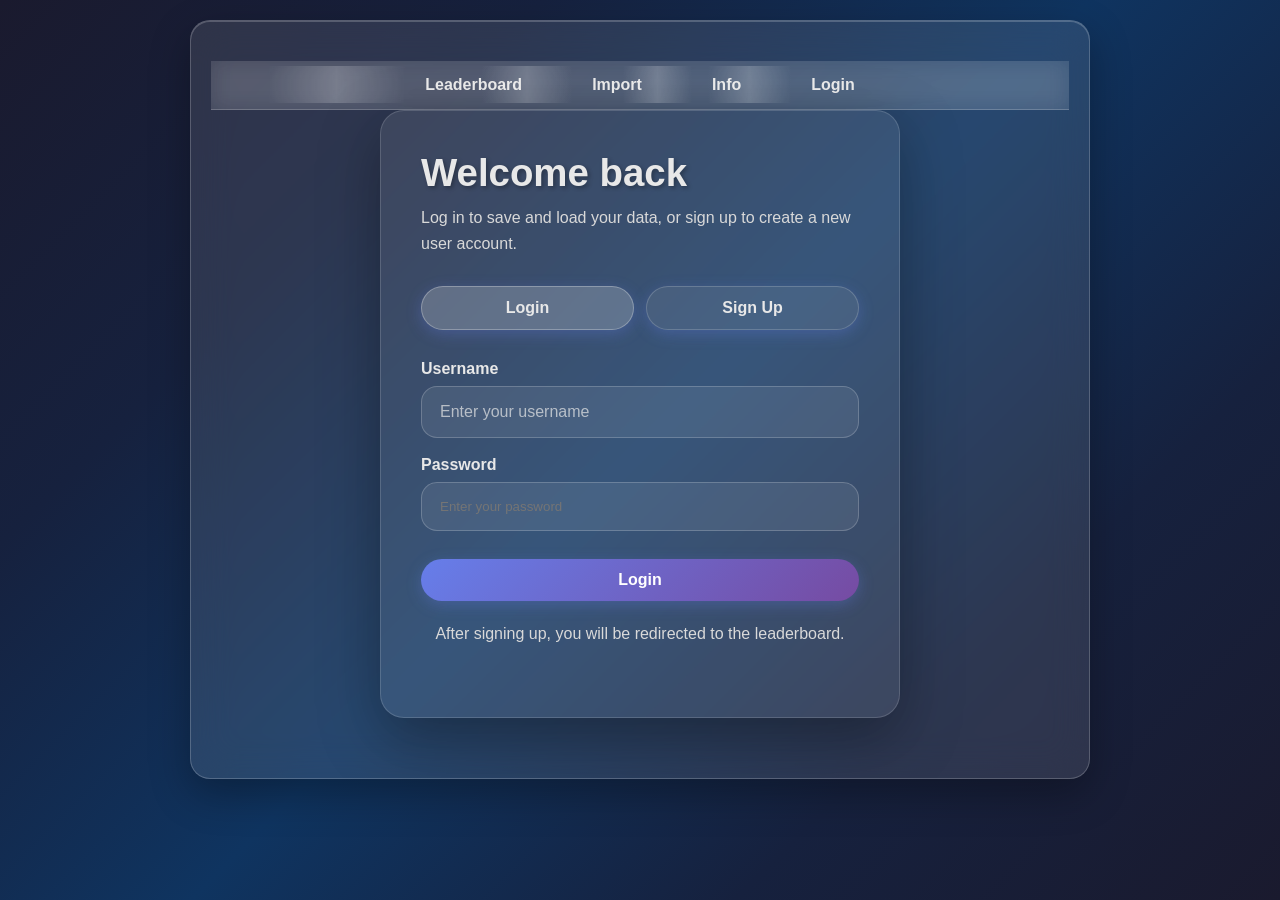
==== final-project-vs/index.html @ 900d9f5e "1qawsdfgtyujkmnbgftrewsq23456" ====
<!DOCTYPE html>
<html lang="en">
<head>
    <meta charset="UTF-8">
    <meta name="viewport" content="width=device-width, initial-scale=1.0">
    <title>Login / Sign Up</title>
    <link rel="stylesheet" href="styles.css">
</head>
<body data-auth-page="true">
    <div class="container auth-page">
        <nav>
            <ul>
                <li><a href="leaderboard.html">Leaderboard</a></li>
                <li><a href="import.html">Import</a></li>
                <li><a href="info.html">Info</a></li>
                <li id="authNav"><a href="index.html">Login</a></li>
            </ul>
        </nav>
        <div class="auth-card">
            <h1>Welcome back</h1>
            <p>Log in to save and load your data, or sign up to create a new user account.</p>
            <div class="auth-toggle">
                <button type="button" id="loginTab" data-section="loginSection" class="active">Login</button>
                <button type="button" id="signupTab" data-section="signupSection">Sign Up</button>
            </div>
            <div id="authMessage" class="auth-message"></div>
            <div id="loginSection" class="auth-section active">
                <form id="loginForm">
                    <label for="loginUsername">Username</label>
                    <input type="text" id="loginUsername" name="username" required placeholder="Enter your username">
                    <label for="loginPassword">Password</label>
                    <input type="password" id="loginPassword" name="password" required placeholder="Enter your password">
                    <button type="submit" class="submit-btn">Login</button>
                </form>
            </div>
            <div id="signupSection" class="auth-section">
                <form id="signupForm">
                    <label for="signupUsername">Username</label>
                    <input type="text" id="signupUsername" name="username" required placeholder="Choose a username">
                    <label for="signupEmail">Email</label>
                    <input type="email" id="signupEmail" name="email" required placeholder="Enter your email">
                    <label for="signupPassword">Password</label>
                    <input type="password" id="signupPassword" name="password" required placeholder="Choose a password">
                    <label for="signupConfirmPassword">Confirm Password</label>
                    <input type="password" id="signupConfirmPassword" name="confirmPassword" required placeholder="Confirm your password">
                    <button type="submit" class="submit-btn">Sign Up</button>
                </form>
            </div>
            <div class="auth-footer">
                <p>After signing up, you will be redirected to the leaderboard.</p>
            </div>
        </div>
    </div>

    <script src="auth.js"></script>
</body>
</html>
---- final-project-vs/styles.css ----
* {
    margin: 0;
    padding: 0;
    box-sizing: border-box;
}

body {
    font-family: 'Segoe UI', Tahoma, Geneva, Verdana, sans-serif;
    background: linear-gradient(135deg, #1a1a2e 0%, #16213e 25%, #0f3460 50%, #16213e 75%, #1a1a2e 100%);
    background-attachment: fixed;
    min-height: 100vh;
    padding: 20px;
    color: #e8e8e8;
}

nav {
    background: rgba(255, 255, 255, 0.1);
    backdrop-filter: blur(10px);
    padding: 15px 20px;
    border-bottom: 1px solid rgba(255, 255, 255, 0.2);
}

nav ul {
    list-style: none;
    display: flex;
    justify-content: center;
    gap: 30px;
}

nav li {
    display: inline;
}

nav a {
    color: #e8e8e8;
    text-decoration: none;
    font-weight: 600;
    padding: 10px 20px;
    border-radius: 25px;
    transition: all 0.3s ease;
    position: relative;
    overflow: hidden;
}

nav a::before {
    content: '';
    position: absolute;
    top: 0;
    left: -100%;
    width: 100%;
    height: 100%;
    background: linear-gradient(90deg, transparent, rgba(255, 255, 255, 0.2), transparent);
    transition: left 0.5s;
}

nav a:hover::before {
    left: 100%;
}

nav a.active {
    background: rgba(255, 255, 255, 0.25);
    color: #ffffff;
}

nav a:hover {
    background: rgba(255, 255, 255, 0.2);
    transform: translateY(-2px);
    box-shadow: 0 5px 15px rgba(0, 0, 0, 0.2);
}

.container {
    max-width: 900px;
    margin: 0 auto;
    background: rgba(255, 255, 255, 0.1);
    backdrop-filter: blur(20px);
    border-radius: 20px;
    box-shadow: 0 15px 40px rgba(0, 0, 0, 0.3), inset 0 1px 0 rgba(255, 255, 255, 0.2);
    overflow: hidden;
    border: 1px solid rgba(255, 255, 255, 0.2);
    animation: fadeInUp 0.8s ease-out;
}

@keyframes fadeInUp {
    from {
        opacity: 0;
        transform: translateY(30px);
    }
    to {
        opacity: 1;
        transform: translateY(0);
    }
}

header {
    background: linear-gradient(135deg, rgba(102, 126, 234, 0.8) 0%, rgba(118, 75, 162, 0.8) 100%);
    color: white;
    padding: 40px 20px;
    text-align: center;
    position: relative;
    overflow: hidden;
}

header::before {
    content: '';
    position: absolute;
    top: -50%;
    left: -50%;
    width: 200%;
    height: 200%;
    background: radial-gradient(circle, rgba(255, 255, 255, 0.1) 0%, transparent 70%);
    animation: rotate 20s linear infinite;
}

@keyframes rotate {
    from { transform: rotate(0deg); }
    to { transform: rotate(360deg); }
}

h1 {
    font-size: 3em;
    margin-bottom: 10px;
    text-shadow: 2px 2px 4px rgba(0, 0, 0, 0.3);
    position: relative;
    z-index: 1;
}

.subtitle {
    font-size: 1.2em;
    opacity: 0.9;
    margin-bottom: 20px;
    position: relative;
    z-index: 1;
}

.page-note {
    font-size: 1em;
    opacity: 0.8;
    margin-top: 10px;
    color: #f0f0f0;
}

.controls {
    padding: 25px;
    background: rgba(255, 255, 255, 0.05);
    border-bottom: 1px solid rgba(255, 255, 255, 0.1);
    display: flex;
    gap: 15px;
    flex-wrap: wrap;
    justify-content: center;
}

input[type="text"] {
    padding: 12px 20px;
    border: 2px solid rgba(255, 255, 255, 0.2);
    border-radius: 25px;
    font-size: 1em;
    width: 250px;
    background: rgba(255, 255, 255, 0.1);
    color: #e8e8e8;
    transition: all 0.3s ease;
}

input[type="text"]:focus {
    outline: none;
    border-color: #667eea;
    box-shadow: 0 0 20px rgba(102, 126, 234, 0.3);
    background: rgba(255, 255, 255, 0.15);
}

input[type="text"]::placeholder {
    color: rgba(232, 232, 232, 0.7);
}

button {
    padding: 12px 25px;
    background: linear-gradient(135deg, #667eea 0%, #764ba2 100%);
    color: white;
    border: none;
    border-radius: 25px;
    cursor: pointer;
    font-size: 1em;
    font-weight: 600;
    transition: all 0.3s ease;
    position: relative;
    overflow: hidden;
    box-shadow: 0 4px 15px rgba(102, 126, 234, 0.3);
}

button::before {
    content: '';
    position: absolute;
    top: 0;
    left: -100%;
    width: 100%;
    height: 100%;
    background: linear-gradient(90deg, transparent, rgba(255, 255, 255, 0.2), transparent);
    transition: left 0.5s;
}

button:hover::before {
    left: 100%;
}

button:hover {
    transform: translateY(-2px);
    box-shadow: 0 8px 25px rgba(102, 126, 234, 0.4);
}

button:active {
    transform: translateY(0);
}

table {
    width: 100%;
    border-collapse: collapse;
    margin: 20px 0;
}

thead {
    background: rgba(255, 255, 255, 0.1);
}

th {
    padding: 18px;
    text-align: left;
    font-weight: 600;
    color: #e8e8e8;
    border-bottom: 2px solid rgba(255, 255, 255, 0.2);
    cursor: pointer;
    transition: all 0.3s ease;
}

th:hover {
    background: rgba(255, 255, 255, 0.1);
    color: white;
}

td {
    padding: 18px;
    border-bottom: 1px solid rgba(255, 255, 255, 0.1);
    color: #e8e8e8;
    transition: all 0.3s ease;
}

tbody tr:hover {
    background: rgba(255, 255, 255, 0.05);
    transform: scale(1.01);
    transition: all 0.2s;
}

.rank {
    font-weight: bold;
    color: #667eea;
    font-size: 1.2em;
    width: 50px;
}

.rank.top1 {
    color: #ffd700;
    text-shadow: 0 0 10px rgba(255, 215, 0, 0.5);
    font-size: 1.4em;
}

.rank.top2 {
    color: #c0c0c0;
    text-shadow: 0 0 10px rgba(192, 192, 192, 0.5);
    font-size: 1.3em;
}

.rank.top3 {
    color: #cd7f32;
    text-shadow: 0 0 10px rgba(205, 127, 50, 0.5);
    font-size: 1.2em;
}

.song-title {
    font-weight: 500;
    color: #333;
}

.artist {
    color: #666;
    font-size: 0.9em;
}

.listens {
    text-align: right;
    font-weight: 600;
    color: #667eea;
}

.no-results {
    text-align: center;
    padding: 50px;
    color: rgba(232, 232, 232, 0.7);
    font-size: 1.1em;
}

.import-section {
    padding: 35px;
    text-align: center;
}

.import-section label {
    display: block;
    font-size: 1.1em;
    font-weight: 600;
    color: #e8e8e8;
    margin-bottom: 15px;
}

.import-section input[type="text"],
.import-section input[type="number"] {
    width: 100%;
    padding: 15px 20px;
    border: 2px solid rgba(255, 255, 255, 0.2);
    border-radius: 15px;
    font-size: 1em;
    margin-bottom: 20px;
    background: rgba(255, 255, 255, 0.1);
    color: #e8e8e8;
    transition: all 0.3s ease;
}

.import-section input[type="text"]:focus,
.import-section input[type="number"]:focus {
    outline: none;
    border-color: #667eea;
    box-shadow: 0 0 20px rgba(102, 126, 234, 0.3);
    background: rgba(255, 255, 255, 0.15);
}

.import-section input[type="text"]::placeholder,
.import-section input[type="number"]::placeholder {
    color: rgba(232, 232, 232, 0.7);
}

.import-section input[type="checkbox"] {
    margin-right: 10px;
    transform: scale(1.2);
}

.import-section button {
    padding: 15px 35px;
    font-size: 1em;
    margin-right: 10px;
    margin-bottom: 20px;
}

.import-section button {
    padding: 12px 30px;
    font-size: 1em;
    margin-right: 10px;
    margin-bottom: 20px;
}

.import-section .import-btn {
    background-color: #28a745;
}

.import-section .import-btn:hover {
    background-color: #218838;
}

.import-section .clear-btn {
    background-color: #dc3545;
}

.import-section .clear-btn:hover {
    background-color: #c82333;
}

#songsList {
    margin-top: 30px;
}

.import-section h3 {
    color: #333;
    margin-bottom: 20px;
    font-size: 1.3em;
}

.temp-songs {
    display: flex;
    flex-direction: column;
    gap: 15px;
}

.temp-song-item {
    background: rgba(255, 255, 255, 0.1);
    padding: 18px;
    border-radius: 12px;
    border-left: 4px solid #667eea;
    display: flex;
    justify-content: space-between;
    align-items: center;
    gap: 15px;
    backdrop-filter: blur(10px);
    transition: all 0.3s ease;
}

.temp-song-item:hover {
    background: rgba(255, 255, 255, 0.15);
    transform: translateX(5px);
    box-shadow: 0 5px 15px rgba(0, 0, 0, 0.2);
}

.temp-song-item div:first-child {
    flex-grow: 1;
}

.temp-song-item div {
    margin: 5px 0;
    color: #e8e8e8;
}

.temp-song-item strong {
    color: white;
}

.temp-song-item .remove-btn {
    padding: 8px 15px;
    background: linear-gradient(135deg, #dc3545 0%, #c82333 100%);
    border: none;
    border-radius: 20px;
    color: white;
    cursor: pointer;
    font-size: 0.9em;
    transition: all 0.3s ease;
}

.temp-song-item .remove-btn:hover {
    background: linear-gradient(135deg, #c82333 0%, #a02622 100%);
    transform: scale(1.05);
}

.info-section {
    padding: 35px;
}

.data-stats {
    background: rgba(255, 255, 255, 0.1);
    padding: 25px;
    border-radius: 15px;
    margin-bottom: 30px;
    border-left: 4px solid #667eea;
    backdrop-filter: blur(10px);
}

.data-stats p {
    margin: 12px 0;
    font-size: 1em;
    color: #e8e8e8;
}

.info-section h3 {
    color: #e8e8e8;
    margin-bottom: 20px;
    font-size: 1.4em;
}

.data-list {
    display: flex;
    flex-direction: column;
    gap: 15px;
    margin-bottom: 30px;
}

.info-table {
    width: 100%;
    border-collapse: collapse;
    margin-bottom: 30px;
    background: rgba(255, 255, 255, 0.05);
    box-shadow: 0 5px 15px rgba(0, 0, 0, 0.2);
    border-radius: 12px;
    overflow: hidden;
    backdrop-filter: blur(10px);
}

.info-table th {
    background: rgba(102, 126, 234, 0.8);
    color: white;
    padding: 18px;
    text-align: left;
    font-weight: 600;
    border: none;
}

.info-table th:hover {
    background: rgba(102, 126, 234, 0.9);
}

.info-table td {
    padding: 18px;
    border-bottom: 1px solid rgba(255, 255, 255, 0.1);
    color: #e8e8e8;
}

.info-table tbody tr:hover {
    background: rgba(255, 255, 255, 0.05);
}

.data-item {
    background: rgba(255, 255, 255, 0.1);
    padding: 18px;
    border-radius: 12px;
    border-left: 4px solid #667eea;
    transition: all 0.3s ease;
    backdrop-filter: blur(10px);
}

.data-item:hover {
    background: rgba(255, 255, 255, 0.15);
    transform: translateX(5px);
    box-shadow: 0 5px 15px rgba(0, 0, 0, 0.2);
}

.data-item div {
    margin: 5px 0;
    color: #e8e8e8;
}

.data-item strong {
    color: white;
}

.info-section button {
    padding: 12px 30px;
    font-size: 1em;
    background-color: #dc3545;
}

.info-section button:not(.refresh-btn):hover {
    background-color: #c82333;
}

.info-section .refresh-btn {
    background-color: #4caf50;
    margin-right: 15px;
}

.edit-btn,
.save-btn,
.cancel-btn {
    padding: 8px 14px;
    margin: 0 4px 4px 0;
    font-size: 0.95em;
}

.edit-btn {
    background: #1c7ed6;
}

.edit-btn:hover {
    background: #1971c2;
}

.save-btn {
    background: #28a745;
}

.save-btn:hover {
    background: #218838;
}

.cancel-btn {
    background: #6c757d;
}

.cancel-btn:hover {
    background: #5a6268;
}

.editing-row input {
    width: 100%;
    padding: 10px;
    border: 1px solid rgba(255, 255, 255, 0.2);
    border-radius: 8px;
    background: rgba(255, 255, 255, 0.08);
    color: #e8e8e8;
}

.info-section .refresh-btn:hover {
    background-color: #43a047;
}

/* Database notice styling */
.database-notice {
    background: linear-gradient(135deg, rgba(76, 175, 80, 0.8) 0%, rgba(139, 195, 74, 0.8) 100%);
    border: 2px solid rgba(76, 175, 80, 0.5);
    border-radius: 12px;
    padding: 18px;
    margin: 15px 0;
    text-align: center;
    color: #e8f5e8;
    font-weight: 600;
    backdrop-filter: blur(10px);
}

.database-notice strong {
    color: #c8e6c9;
}

/* Database status indicator */
.db-status {
    background: rgba(255, 255, 255, 0.1);
    border: 1px solid rgba(255, 255, 255, 0.2);
    border-radius: 8px;
    padding: 12px;
    margin-bottom: 20px;
    display: flex;
    align-items: center;
    gap: 10px;
    font-weight: 500;
    color: #e8e8e8;
    backdrop-filter: blur(10px);
}

.db-status.connected {
    background: rgba(76, 175, 80, 0.2);
    border-color: rgba(76, 175, 80, 0.5);
    color: #c8e6c9;
}

.db-status.error {
    background: rgba(244, 67, 54, 0.2);
    border-color: rgba(244, 67, 54, 0.5);
    color: #ffcdd2;
}

/* Authentication page styling */
.auth-page {
    padding: 40px 20px 60px;
}

.auth-card {
    max-width: 520px;
    margin: 0 auto;
    padding: 40px;
    border-radius: 24px;
    background: rgba(255, 255, 255, 0.08);
    box-shadow: 0 20px 60px rgba(0, 0, 0, 0.35);
    border: 1px solid rgba(255, 255, 255, 0.15);
}

.auth-card h1 {
    font-size: 2.4em;
    margin-bottom: 10px;
}

.auth-card p {
    color: #d9d9d9;
    margin-bottom: 30px;
    line-height: 1.6;
}

.auth-toggle {
    display: flex;
    gap: 12px;
    margin-bottom: 30px;
    justify-content: center;
}

.auth-toggle button {
    flex: 1;
    min-width: 130px;
    background: rgba(255, 255, 255, 0.08);
    color: #e8e8e8;
    border: 1px solid rgba(255, 255, 255, 0.18);
    border-radius: 999px;
    padding: 12px 20px;
    transition: all 0.25s ease;
}

.auth-toggle button.active,
.auth-toggle button:hover {
    background: rgba(255, 255, 255, 0.2);
    border-color: rgba(255, 255, 255, 0.28);
}

.auth-section {
    display: none;
    gap: 20px;
}

.auth-section.active {
    display: block;
}

.auth-section label {
    display: block;
    text-align: left;
    margin-bottom: 8px;
    color: #e8e8e8;
    font-weight: 600;
}

.auth-section input[type="text"],
.auth-section input[type="email"],
.auth-section input[type="password"] {
    width: 100%;
    padding: 16px 18px;
    border: 1px solid rgba(255, 255, 255, 0.2);
    border-radius: 16px;
    background: rgba(255, 255, 255, 0.08);
    color: #ffffff;
    margin-bottom: 18px;
}

.auth-section input:focus {
    outline: none;
    border-color: #667eea;
    box-shadow: 0 0 26px rgba(102, 126, 234, 0.22);
}

.auth-section .submit-btn {
    width: 100%;
    margin-top: 10px;
}

.auth-message {
    margin-bottom: 20px;
    padding: 14px 18px;
    border-radius: 16px;
    color: #fff;
    display: none;
}

.auth-message.success {
    background: rgba(40, 167, 69, 0.2);
    border: 1px solid rgba(40, 167, 69, 0.4);
}

.auth-message.error {
    background: rgba(220, 53, 69, 0.2);
    border: 1px solid rgba(220, 53, 69, 0.4);
}

.auth-footer {
    margin-top: 20px;
    color: #d9d9d9;
    text-align: center;
}

.auth-footer a {
    color: #ffffff;
    text-decoration: underline;
}
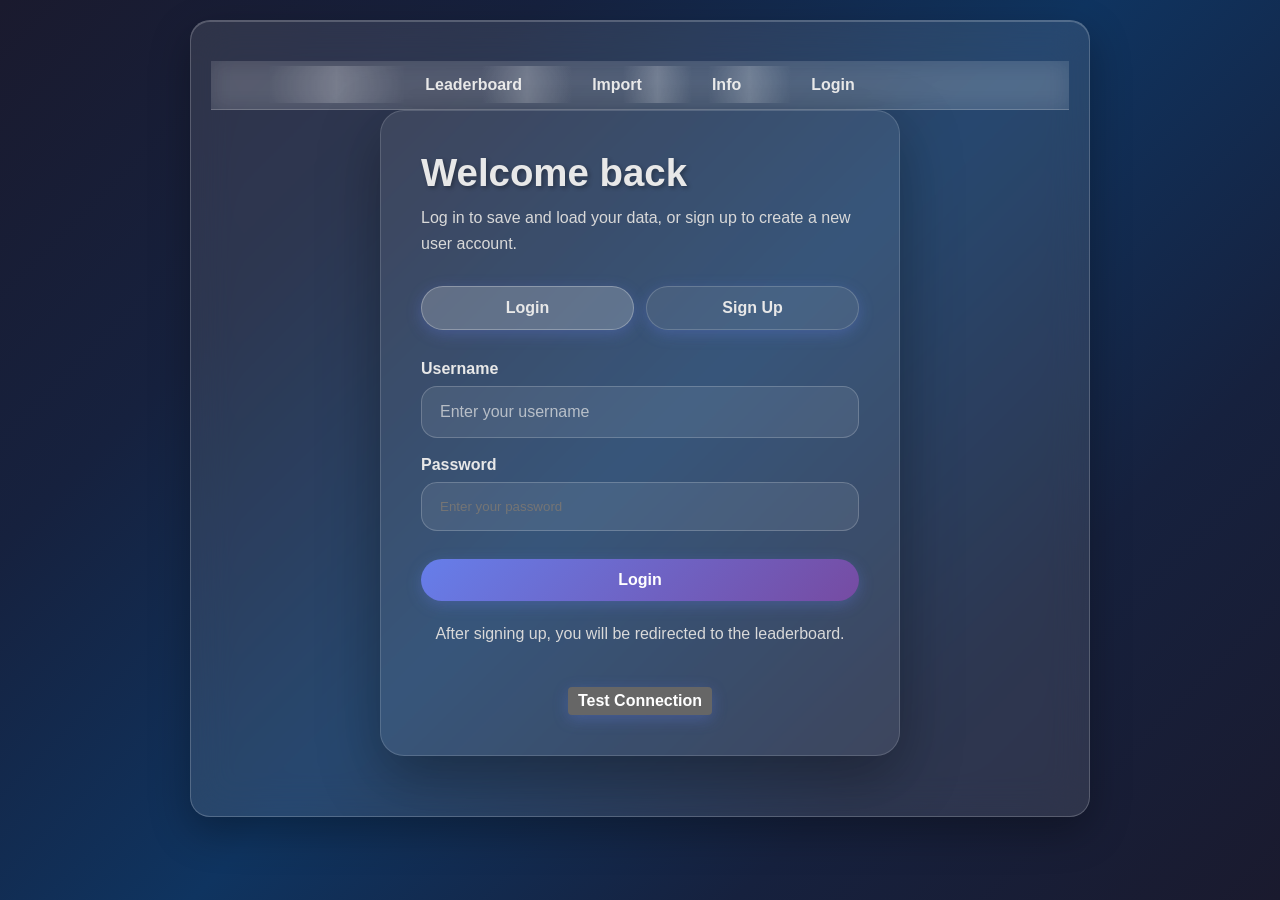
==== commit a802cee3: "1234567890-" ====
--- a/final-project-vs/index.html
+++ b/final-project-vs/index.html
@@ -48,6 +48,7 @@
             </div>
             <div class="auth-footer">
                 <p>After signing up, you will be redirected to the leaderboard.</p>
+                <button type="button" id="testConnection" style="margin-top: 10px; background: #666; color: white; border: none; padding: 5px 10px; border-radius: 4px; cursor: pointer;">Test Connection</button>
             </div>
         </div>
     </div>
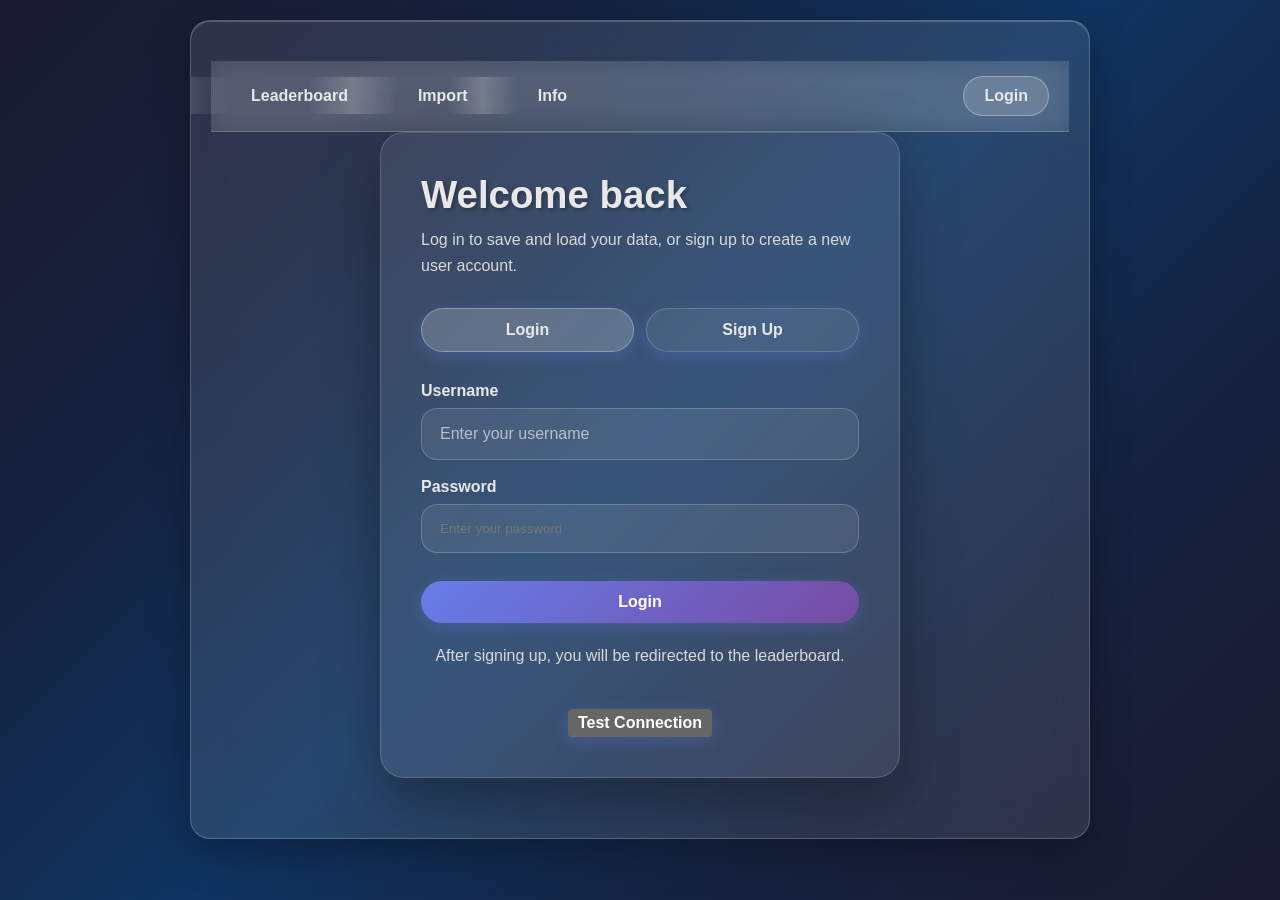
==== commit 3bec9ca0: "ueyjghd" ====
--- a/final-project-vs/index.html
+++ b/final-project-vs/index.html
@@ -6,6 +6,7 @@
     <title>Login / Sign Up</title>
     <link rel="stylesheet" href="styles.css">
 </head>
+<!--http://localhost/aioFinal/Gapstone-AI-FINAL/final-project-vs/index.html-->
 <body data-auth-page="true">
     <div class="container auth-page">
         <nav>
@@ -13,8 +14,8 @@
                 <li><a href="leaderboard.html">Leaderboard</a></li>
                 <li><a href="import.html">Import</a></li>
                 <li><a href="info.html">Info</a></li>
-                <li id="authNav"><a href="index.html">Login</a></li>
             </ul>
+            <div id="authNav"></div>
         </nav>
         <div class="auth-card">
             <h1>Welcome back</h1>
--- a/final-project-vs/styles.css
+++ b/final-project-vs/styles.css
@@ -18,7 +18,38 @@
     backdrop-filter: blur(10px);
     padding: 15px 20px;
     border-bottom: 1px solid rgba(255, 255, 255, 0.2);
-}
+    display: flex;
+    justify-content: space-between;
+    align-items: center;
+}
+
+#authNav {
+    display: flex;
+    align-items: center;
+}
+
+#authNav a,
+#authNav button {
+    color: #e8e8e8;
+    text-decoration: none;
+    font-weight: 600;
+    padding: 10px 20px;
+    border-radius: 25px;
+    transition: all 0.3s ease;
+    position: relative;
+    overflow: hidden;
+    display: inline-block;
+    background: rgba(255, 255, 255, 0.15);
+    border: 1px solid rgba(255, 255, 255, 0.3);
+}
+
+#authNav a:hover,
+#authNav button:hover {
+    background: rgba(255, 255, 255, 0.25);
+    transform: translateY(-2px);
+    box-shadow: 0 5px 15px rgba(0, 0, 0, 0.2);
+}
+
 
 nav ul {
     list-style: none;
@@ -62,10 +93,40 @@
     color: #ffffff;
 }
 
-nav a:hover {
+nav a:hover,
+nav button:hover {
     background: rgba(255, 255, 255, 0.2);
     transform: translateY(-2px);
     box-shadow: 0 5px 15px rgba(0, 0, 0, 0.2);
+}
+
+nav button {
+    font: inherit;
+    color: inherit;
+    background: transparent;
+    border: none;
+    cursor: pointer;
+    padding: 10px 20px;
+    border-radius: 25px;
+    font-weight: 600;
+    transition: all 0.3s ease;
+    position: relative;
+    overflow: hidden;
+}
+
+nav button::before {
+    content: '';
+    position: absolute;
+    top: 0;
+    left: -100%;
+    width: 100%;
+    height: 100%;
+    background: linear-gradient(90deg, transparent, rgba(255, 255, 255, 0.2), transparent);
+    transition: left 0.5s;
+}
+
+nav button:hover::before {
+    left: 100%;
 }
 
 .container {
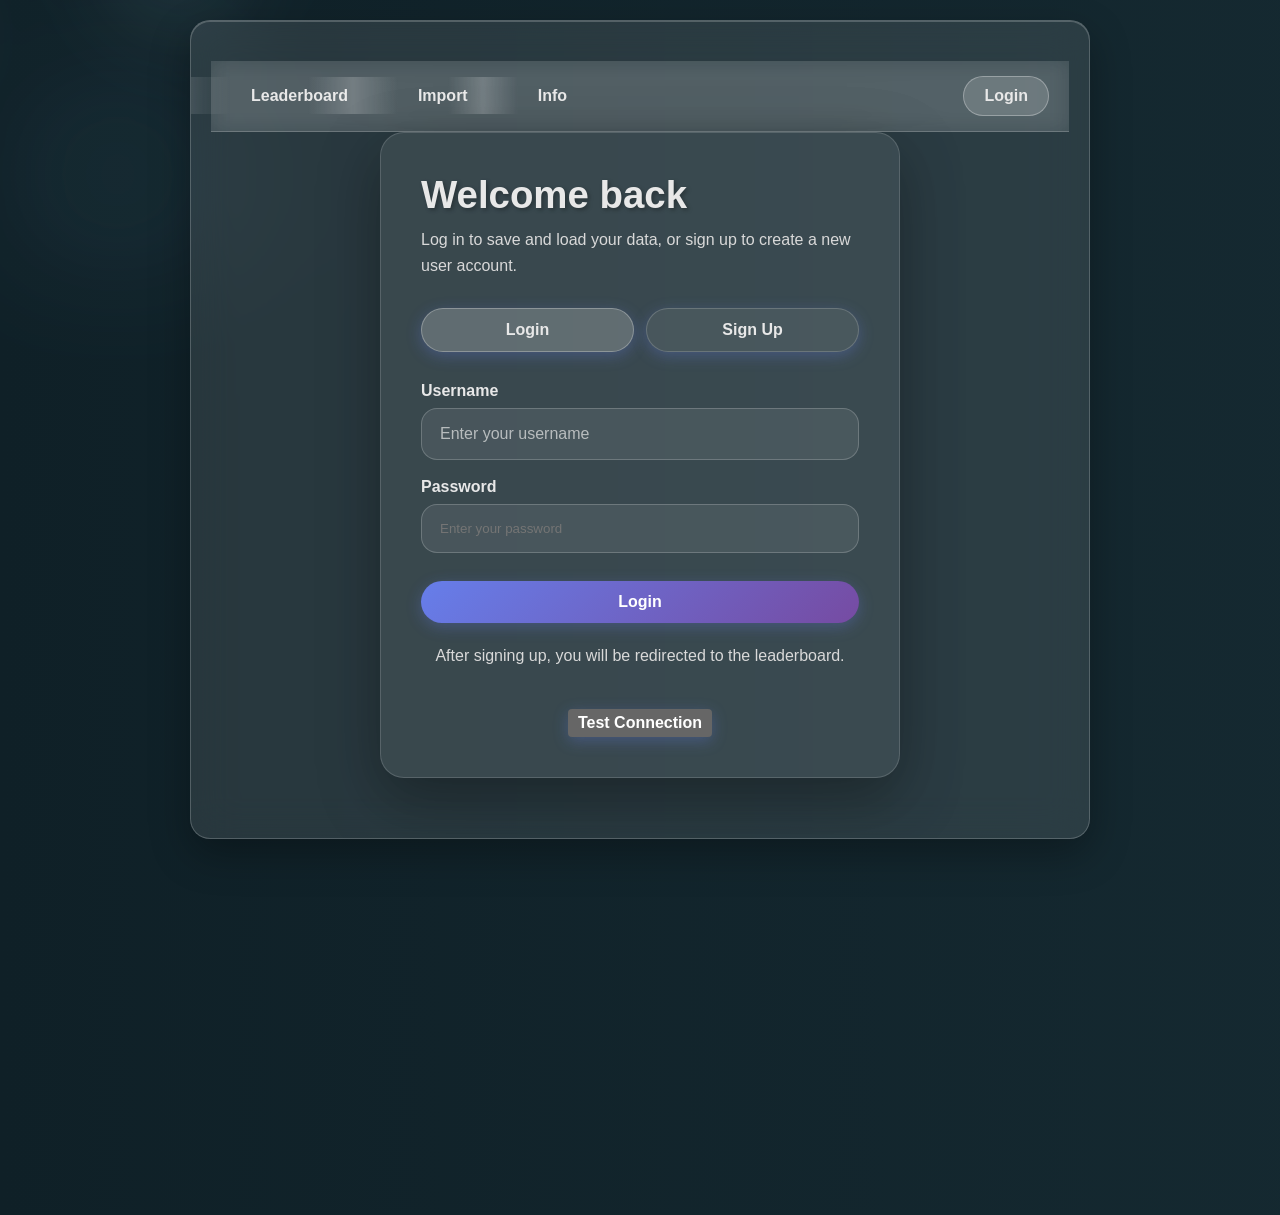
==== commit b4f62fc0: "updated background" ====
--- a/final-project-vs/index.html
+++ b/final-project-vs/index.html
@@ -7,7 +7,7 @@
     <link rel="stylesheet" href="styles.css">
 </head>
 <!--http://localhost/aioFinal/Gapstone-AI-FINAL/final-project-vs/index.html-->
-<body data-auth-page="true">
+<body data-auth-page="true" class="animated-bg">
     <div class="container auth-page">
         <nav>
             <ul>
--- a/final-project-vs/styles.css
+++ b/final-project-vs/styles.css
@@ -6,7 +6,9 @@
 
 body {
     font-family: 'Segoe UI', Tahoma, Geneva, Verdana, sans-serif;
-    background: linear-gradient(135deg, #1a1a2e 0%, #16213e 25%, #0f3460 50%, #16213e 75%, #1a1a2e 100%);
+    background: linear-gradient(270deg, #0f2027 0%, #203a43 25%, #2c5364 50%, #203a43 75%, #0f2027 100%);
+    background-size: 1200% 1200%;
+    animation: gradientBG 18s ease infinite;
     background-attachment: fixed;
     min-height: 100vh;
     padding: 20px;
@@ -807,3 +809,119 @@
     color: #ffffff;
     text-decoration: underline;
 }
+
+/* Animated background (re-added) */
+.animated-bg {
+    background: linear-gradient(270deg, #0f2027 0%, #203a43 25%, #2c5364 50%, #203a43 75%, #0f2027 100%);
+    background-size: 1400% 1400%;
+    animation: gradientBG 12s ease infinite;
+    position: relative;
+    min-height: 100vh;
+    overflow: hidden;
+}
+
+.animated-bg::before {
+    content: '';
+    position: absolute;
+    inset: -30%;
+    background-image: radial-gradient(circle at 10% 20%, rgba(255,255,255,0.04), transparent 8%),
+                      radial-gradient(circle at 80% 80%, rgba(255,255,255,0.03), transparent 10%),
+                      radial-gradient(circle at 50% 50%, rgba(255,255,255,0.02), transparent 12%);
+    mix-blend-mode: overlay;
+    filter: blur(40px) saturate(120%);
+    opacity: 0.95;
+    animation: moveBG 25s linear infinite;
+    pointer-events: none;
+    z-index: 0;
+}
+
+.container {
+    position: relative;
+    z-index: 1;
+}
+
+@keyframes gradientBG {
+    0% { background-position: 0% 50%; }
+    25% { background-position: 50% 25%; }
+    50% { background-position: 100% 50%; }
+    75% { background-position: 50% 75%; }
+    100% { background-position: 0% 50%; }
+}
+
+@keyframes moveBG {
+    0% { transform: translate(0, 0) rotate(0deg); }
+    50% { transform: translate(-10%, 6%) rotate(8deg); }
+    100% { transform: translate(0, 0) rotate(0deg); }
+}
+
+/* Animated background for pages that opt-in with `animated-bg` on the body */
+.animated-bg,
+body {
+    background: linear-gradient(270deg, #0f2027 0%, #203a43 25%, #2c5364 50%, #203a43 75%, #0f2027 100%);
+    background-size: 1200% 1200%;
+    animation: gradientBG 18s ease infinite;
+    position: relative;
+    min-height: 100vh;
+    overflow: hidden;
+}
+
+/* soft lighter-blue moving shapes (front layer) */
+body::before,
+.animated-bg::before {
+    content: '';
+    position: absolute;
+    inset: -25%;
+    background-image:
+        radial-gradient(circle at 10% 20%, rgba(173,216,230,0.14) 0%, transparent 24%),
+        radial-gradient(circle at 35% 65%, rgba(135,206,250,0.12) 0%, transparent 22%),
+        radial-gradient(circle at 72% 38%, rgba(173,216,230,0.11) 0%, transparent 20%);
+    background-repeat: no-repeat;
+    background-size: 38% 38%, 30% 30%, 36% 36%;
+    mix-blend-mode: screen;
+    filter: blur(30px) saturate(120%);
+    opacity: 0.95;
+    animation: shapesMove1 20s ease-in-out infinite;
+    pointer-events: none;
+    z-index: 0;
+}
+
+/* larger, slower shapes (back layer) */
+body::after,
+.animated-bg::after {
+    content: '';
+    position: absolute;
+    inset: -35%;
+    background-image:
+        radial-gradient(circle at 20% 30%, rgba(173,216,230,0.09) 0%, transparent 26%),
+        radial-gradient(circle at 65% 80%, rgba(135,206,250,0.07) 0%, transparent 24%);
+    background-repeat: no-repeat;
+    background-size: 50% 50%, 40% 40%;
+    mix-blend-mode: screen;
+    filter: blur(46px) saturate(120%);
+    opacity: 0.9;
+    animation: shapesMove2 30s linear infinite;
+    pointer-events: none;
+    z-index: 0;
+}
+
+@keyframes gradientBG {
+    0% { background-position: 0% 50%; }
+    25% { background-position: 50% 25%; }
+    50% { background-position: 100% 50%; }
+    75% { background-position: 50% 75%; }
+    100% { background-position: 0% 50%; }
+}
+
+@keyframes shapesMove1 {
+    0% { background-position: 0% 0%, 0% 0%, 0% 0%; transform: translate(0,0); }
+    25% { background-position: 8% 12%, 4% 40%, -6% 10%; transform: translate(-2%, 1%); }
+    50% { background-position: 18% 28%, 12% 68%, 6% 34%; transform: translate(-5%, 3%); }
+    75% { background-position: 6% 18%, -2% 46%, -12% 22%; transform: translate(-2%, -1%); }
+    100% { background-position: 0% 0%, 0% 0%, 0% 0%; transform: translate(0,0); }
+}
+
+@keyframes shapesMove2 {
+    0% { background-position: 0% 0%, 0% 0%; transform: translate(0,0) rotate(0deg); }
+    50% { background-position: 12% 32%, -8% 48%; transform: translate(-6%, 4%) rotate(6deg); }
+    100% { background-position: 0% 0%, 0% 0%; transform: translate(0,0) rotate(0deg); }
+}
